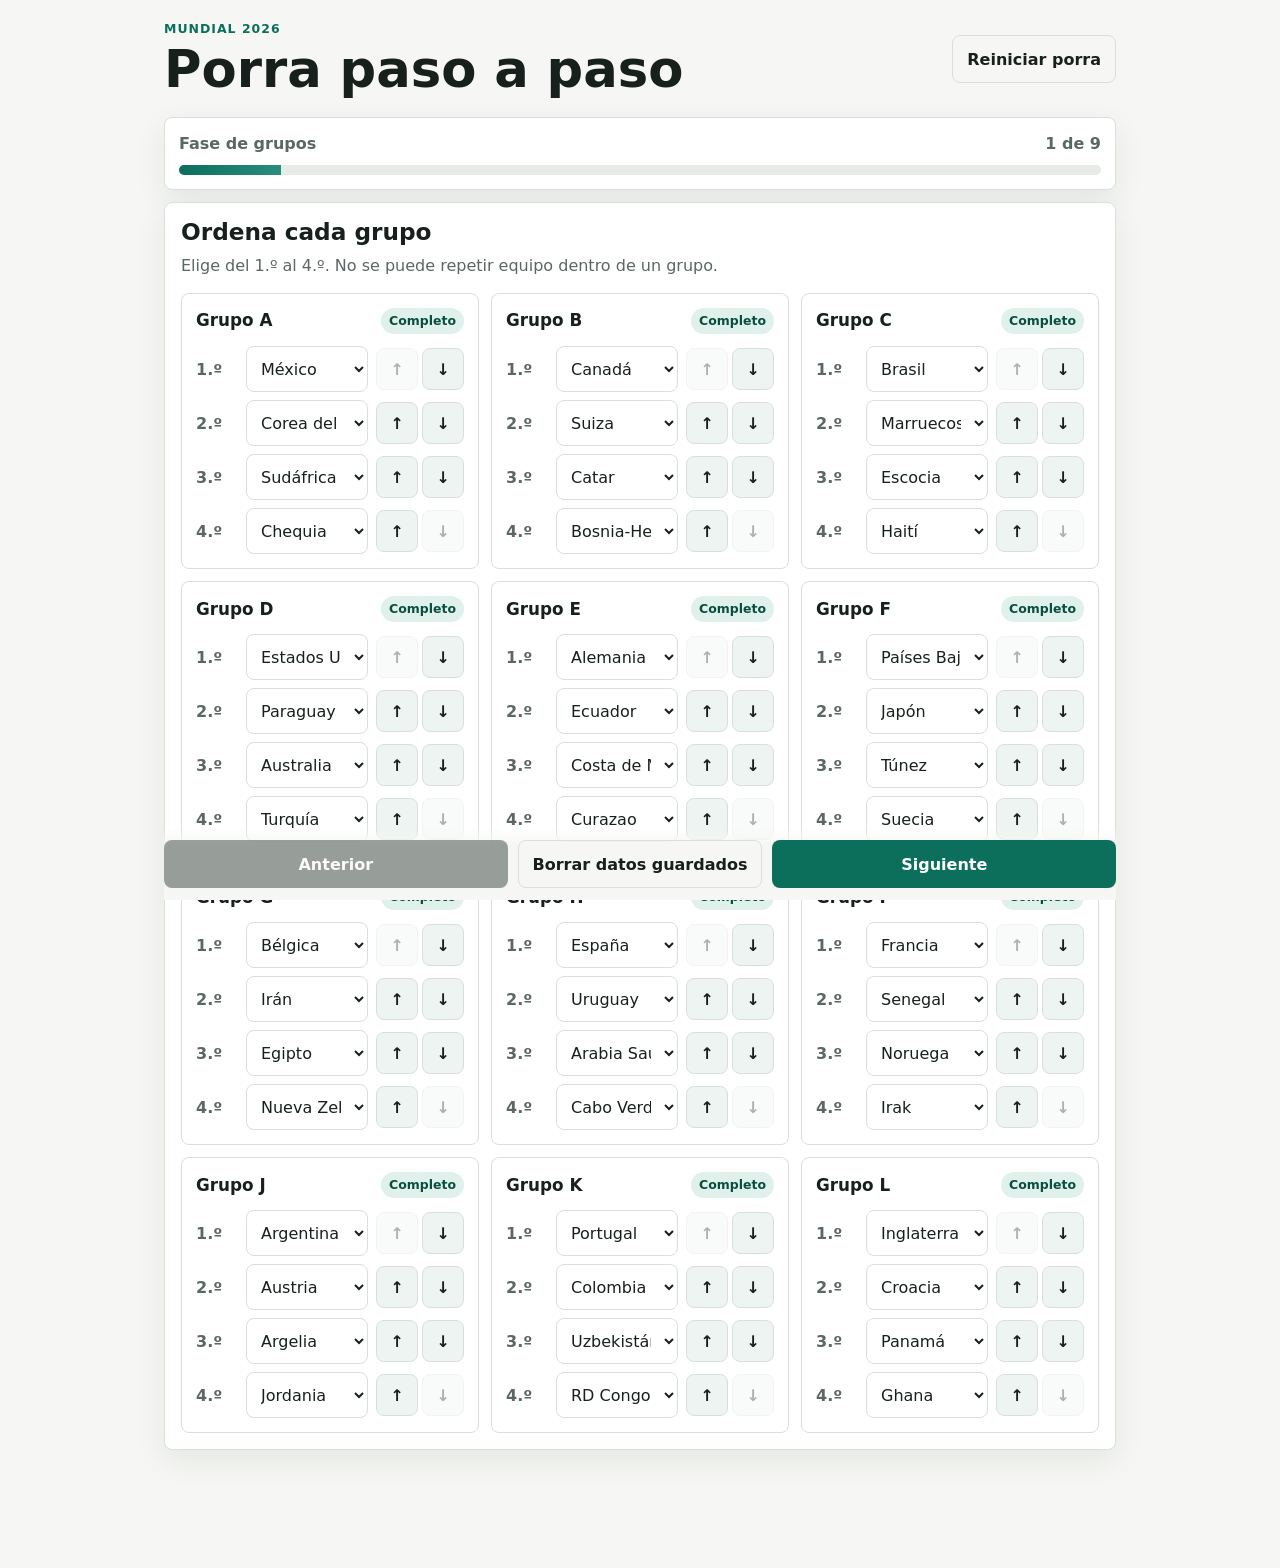
==== porra-mundial/index.html @ bf9411c1 "Add World Cup pool app" ====
<!doctype html>
<html lang="es">
  <head>
    <meta charset="utf-8">
    <meta name="viewport" content="width=device-width, initial-scale=1">
    <title>Porra Mundial 2026</title>
    <link rel="icon" href="data:image/svg+xml,%3Csvg xmlns='http://www.w3.org/2000/svg' viewBox='0 0 64 64'%3E%3Ccircle cx='32' cy='32' r='28' fill='%230c6f5c'/%3E%3Cpath fill='white' d='M20 18h24v28H20z'/%3E%3Cpath fill='%23c7353d' d='M20 18h8v28h-8zM36 18h8v28h-8z'/%3E%3C/svg%3E">
    <link rel="stylesheet" href="styles.css">
  </head>
  <body>
    <div class="app-shell">
      <header class="app-header">
        <div>
          <p class="eyebrow">Mundial 2026</p>
          <h1>Porra paso a paso</h1>
        </div>
        <button id="resetButton" class="button button-ghost" type="button">Reiniciar porra</button>
      </header>

      <main>
        <section class="progress-panel" aria-label="Progreso">
          <div id="stepLabel" class="step-label"></div>
          <div class="progress-track">
            <div id="progressBar" class="progress-bar"></div>
          </div>
        </section>

        <section id="message" class="message" role="status" aria-live="polite" hidden></section>
        <section id="app" class="step-content"></section>

        <nav class="nav-actions" aria-label="Navegación de la porra">
          <button id="prevButton" class="button button-secondary" type="button">Anterior</button>
          <button id="clearStorageButton" class="button button-ghost" type="button">Borrar datos guardados</button>
          <button id="nextButton" class="button button-primary" type="button">Siguiente</button>
        </nav>
      </main>
    </div>

    <script src="app.js"></script>
  </body>
</html>
---- porra-mundial/styles.css ----
:root {
  color-scheme: light;
  --bg: #f6f7f4;
  --surface: #ffffff;
  --surface-strong: #eef4f1;
  --ink: #17201c;
  --muted: #5b6761;
  --line: #d9e0dc;
  --primary: #0c6f5c;
  --primary-dark: #084e41;
  --accent: #c7353d;
  --warning: #9a5a00;
  --warning-bg: #fff4df;
  --shadow: 0 10px 30px rgba(17, 32, 27, 0.08);
}

* {
  box-sizing: border-box;
}

body {
  margin: 0;
  background: var(--bg);
  color: var(--ink);
  font-family: system-ui, -apple-system, BlinkMacSystemFont, "Segoe UI", sans-serif;
  font-size: 16px;
  line-height: 1.45;
}

button,
select,
textarea {
  font: inherit;
}

.app-shell {
  width: min(100%, 980px);
  margin: 0 auto;
  padding: 20px 14px 34px;
}

.app-header {
  display: flex;
  align-items: center;
  justify-content: space-between;
  gap: 14px;
  margin-bottom: 18px;
}

.eyebrow {
  margin: 0 0 2px;
  color: var(--primary);
  font-size: 0.78rem;
  font-weight: 800;
  letter-spacing: 0.08em;
  text-transform: uppercase;
}

h1,
h2,
h3 {
  margin: 0;
  line-height: 1.15;
}

h1 {
  font-size: clamp(1.8rem, 7vw, 3.2rem);
}

h2 {
  margin-bottom: 8px;
  font-size: 1.45rem;
}

h3 {
  font-size: 1.05rem;
}

.intro-text,
.hint {
  color: var(--muted);
}

.progress-panel,
.step-content,
.message {
  background: var(--surface);
  border: 1px solid var(--line);
  border-radius: 8px;
  box-shadow: var(--shadow);
}

.progress-panel {
  padding: 14px;
  margin-bottom: 12px;
}

.step-label {
  display: flex;
  justify-content: space-between;
  gap: 10px;
  color: var(--muted);
  font-weight: 700;
}

.progress-track {
  height: 10px;
  overflow: hidden;
  margin-top: 10px;
  background: #e7ece8;
  border-radius: 999px;
}

.progress-bar {
  width: 0;
  height: 100%;
  background: linear-gradient(90deg, var(--primary), #2b8c7e);
  transition: width 180ms ease;
}

.message {
  margin-bottom: 12px;
  padding: 12px 14px;
  color: var(--warning);
  background: var(--warning-bg);
  border-color: #f0d49a;
  font-weight: 700;
}

.message.success {
  color: var(--primary-dark);
  background: #e6f5ef;
  border-color: #b8ddd1;
}

.step-content {
  padding: 16px;
}

.phase-head {
  display: flex;
  align-items: flex-start;
  justify-content: space-between;
  gap: 12px;
  margin-bottom: 16px;
}

.phase-head p {
  margin: 6px 0 0;
}

.group-grid,
.match-grid,
.thirds-grid {
  display: grid;
  gap: 12px;
}

.group-grid {
  grid-template-columns: repeat(auto-fit, minmax(260px, 1fr));
}

.card,
.match-card {
  border: 1px solid var(--line);
  border-radius: 8px;
  background: var(--surface);
}

.card {
  padding: 14px;
}

.group-title {
  display: flex;
  align-items: center;
  justify-content: space-between;
  margin-bottom: 12px;
}

.complete-badge {
  min-width: 82px;
  padding: 4px 8px;
  border-radius: 999px;
  background: #edf0ee;
  color: var(--muted);
  font-size: 0.78rem;
  font-weight: 800;
  text-align: center;
}

.complete-badge.ok {
  background: #dff1ea;
  color: var(--primary-dark);
}

.rank-row {
  display: grid;
  grid-template-columns: 42px 1fr auto;
  align-items: center;
  gap: 8px;
  margin-top: 8px;
}

.rank-number {
  color: var(--muted);
  font-weight: 800;
}

select {
  width: 100%;
  min-height: 46px;
  padding: 8px 10px;
  border: 1px solid var(--line);
  border-radius: 8px;
  background: var(--surface);
  color: var(--ink);
}

.mini-actions {
  display: flex;
  gap: 4px;
}

.icon-button {
  width: 42px;
  height: 42px;
  border: 1px solid var(--line);
  border-radius: 8px;
  background: var(--surface-strong);
  color: var(--ink);
  cursor: pointer;
  font-weight: 900;
}

.icon-button:disabled {
  cursor: not-allowed;
  opacity: 0.35;
}

.thirds-grid {
  grid-template-columns: repeat(auto-fit, minmax(220px, 1fr));
}

.third-option {
  display: flex;
  align-items: center;
  gap: 10px;
  min-height: 58px;
  padding: 12px;
  border: 1px solid var(--line);
  border-radius: 8px;
  background: var(--surface);
  cursor: pointer;
}

.third-option input {
  width: 22px;
  height: 22px;
  accent-color: var(--primary);
}

.third-option.selected {
  border-color: var(--primary);
  background: #e6f5ef;
}

.counter {
  display: inline-flex;
  align-items: center;
  justify-content: center;
  min-width: 54px;
  height: 36px;
  padding: 0 10px;
  border-radius: 999px;
  background: var(--surface-strong);
  color: var(--primary-dark);
  font-weight: 900;
}

.assignment-note {
  margin: 12px 0 0;
  padding: 12px;
  border-radius: 8px;
  background: var(--warning-bg);
  color: var(--warning);
  font-weight: 700;
}

.match-grid {
  grid-template-columns: repeat(auto-fit, minmax(250px, 1fr));
}

.match-card {
  overflow: hidden;
}

.match-meta {
  padding: 10px 12px;
  background: var(--surface-strong);
  color: var(--muted);
  font-size: 0.88rem;
  font-weight: 800;
}

.team-choice {
  display: block;
  width: 100%;
  min-height: 58px;
  padding: 14px 12px;
  border: 0;
  border-top: 1px solid var(--line);
  background: var(--surface);
  color: var(--ink);
  text-align: left;
  cursor: pointer;
}

.team-choice.selected {
  background: #dff1ea;
  color: var(--primary-dark);
  font-weight: 900;
}

.team-choice:disabled {
  color: #8c9691;
  cursor: not-allowed;
}

.summary-box {
  width: 100%;
  min-height: 420px;
  padding: 14px;
  border: 1px solid var(--line);
  border-radius: 8px;
  resize: vertical;
  color: var(--ink);
  background: #fbfcfb;
  white-space: pre;
}

.summary-actions {
  display: flex;
  flex-wrap: wrap;
  gap: 10px;
  margin-top: 12px;
}

.nav-actions {
  position: sticky;
  bottom: 0;
  display: grid;
  grid-template-columns: 1fr auto 1fr;
  gap: 10px;
  margin-top: 12px;
  padding: 12px 0 max(12px, env(safe-area-inset-bottom));
  background: linear-gradient(180deg, rgba(246, 247, 244, 0), var(--bg) 24%);
}

.button {
  min-height: 48px;
  padding: 10px 14px;
  border: 1px solid transparent;
  border-radius: 8px;
  cursor: pointer;
  font-weight: 900;
}

.button-primary {
  background: var(--primary);
  color: #fff;
}

.button-primary:hover {
  background: var(--primary-dark);
}

.button-secondary {
  background: #26332e;
  color: #fff;
}

.button-ghost {
  background: transparent;
  border-color: var(--line);
  color: var(--ink);
}

.button:disabled {
  cursor: not-allowed;
  opacity: 0.45;
}

@media (max-width: 640px) {
  .app-shell {
    padding: 14px 10px 24px;
  }

  .app-header {
    align-items: stretch;
    flex-direction: column;
  }

  .phase-head {
    flex-direction: column;
  }

  .step-content {
    padding: 12px;
  }

  .rank-row {
    grid-template-columns: 38px 1fr;
  }

  .mini-actions {
    grid-column: 2;
  }

  .icon-button {
    flex: 1;
  }

  .nav-actions {
    grid-template-columns: 1fr 1fr;
  }

  #clearStorageButton {
    grid-column: 1 / -1;
    order: 3;
  }
}
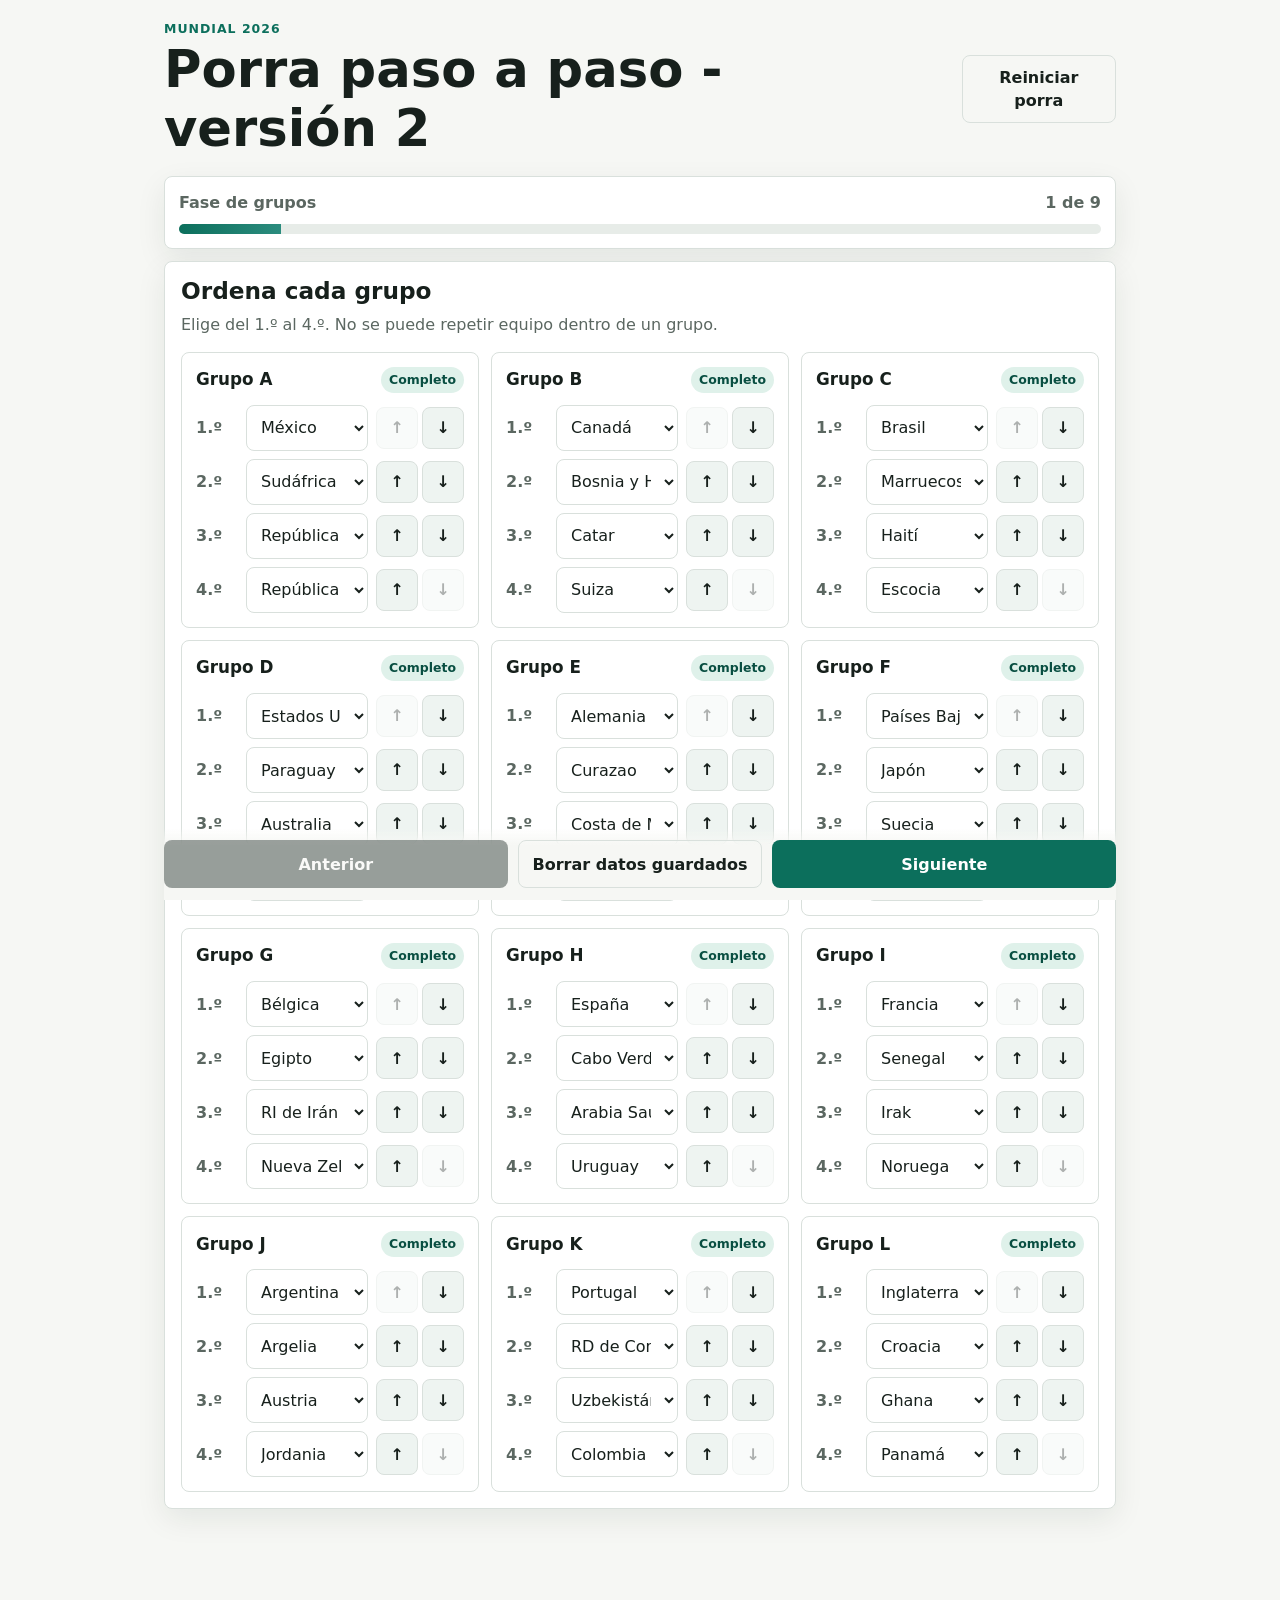
==== commit c4adfb79: "Mark main pool as version 2" ====
--- a/porra-mundial/index.html
+++ b/porra-mundial/index.html
@@ -12,7 +12,7 @@
       <header class="app-header">
         <div>
           <p class="eyebrow">Mundial 2026</p>
-          <h1>Porra paso a paso</h1>
+          <h1>Porra paso a paso - versión 2</h1>
         </div>
         <button id="resetButton" class="button button-ghost" type="button">Reiniciar porra</button>
       </header>
--- a/porra-mundial/styles.css
+++ b/porra-mundial/styles.css
@@ -330,6 +330,7 @@
 .summary-box {
   width: 100%;
   min-height: 420px;
+  margin-top: 12px;
   padding: 14px;
   border: 1px solid var(--line);
   border-radius: 8px;
@@ -343,7 +344,7 @@
   display: flex;
   flex-wrap: wrap;
   gap: 10px;
-  margin-top: 12px;
+  margin-top: 4px;
 }
 
 .nav-actions {
@@ -425,6 +426,14 @@
     grid-template-columns: 1fr 1fr;
   }
 
+  .summary-actions .button {
+    flex: 1 1 100%;
+  }
+
+  .summary-box {
+    min-height: 300px;
+  }
+
   #clearStorageButton {
     grid-column: 1 / -1;
     order: 3;
